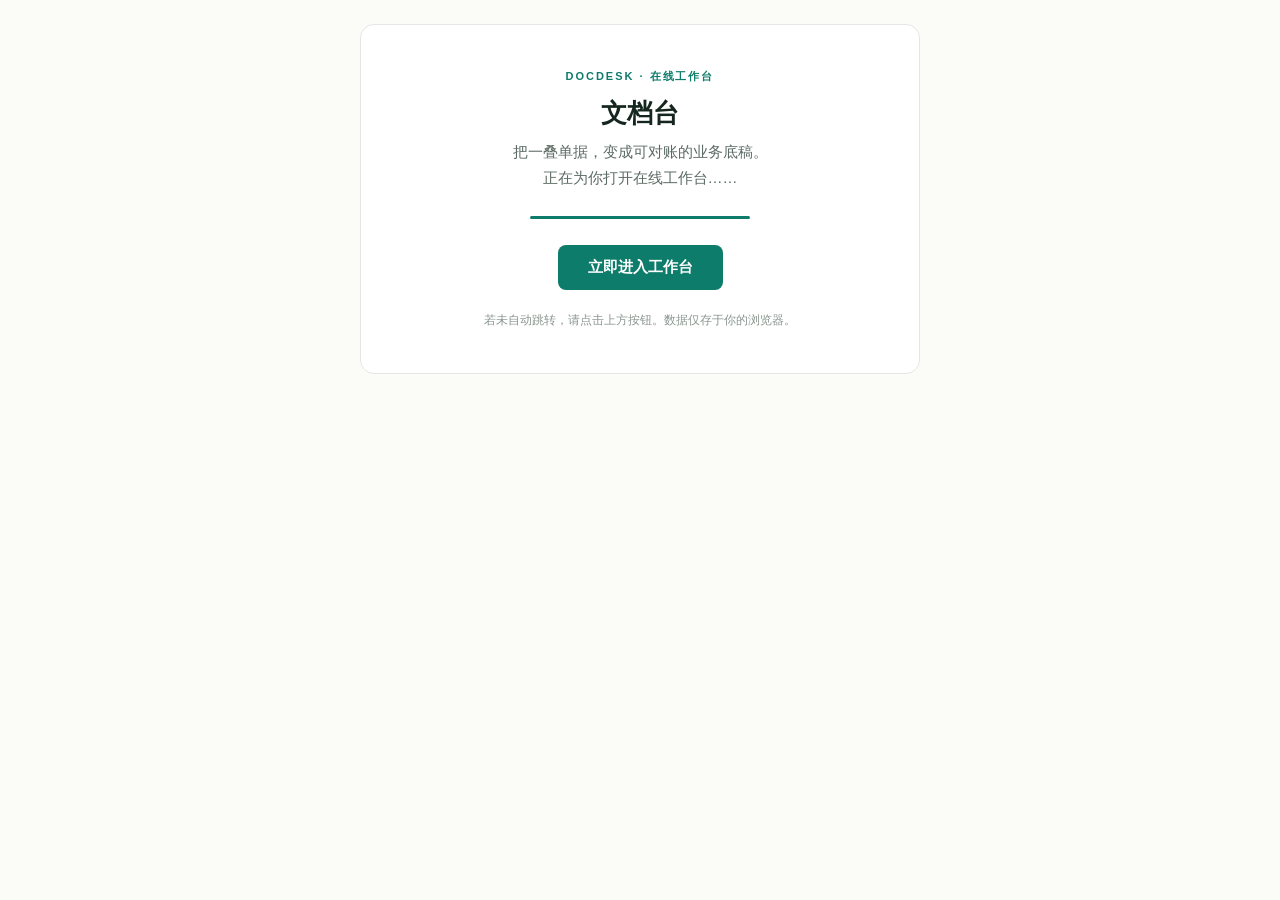
==== docs/index.html @ 74d8f8c1 "添加 GitHub Pages 门面页" ====
<!DOCTYPE html>
<html lang="zh-CN">
<head>
<meta charset="utf-8">
<meta name="viewport" content="width=device-width, initial-scale=1">
<title>文档台 DocDesk · 在线工作台</title>
<link rel="icon" href="https://raw.githubusercontent.com/RHH-herry/docdesk/main/static/brand/favicon.svg" type="image/svg+xml">
<style>
  :root { --brand:#0E7C6B; --dark:#0A574B; --soft:#E3F1ED; --ink:#15261F; }
  * { box-sizing:border-box; }
  html,body { margin:0; min-height:100%; }
  body {
    font-family:-apple-system,BlinkMacSystemFont,"Segoe UI","PingFang SC","Microsoft YaHei",sans-serif;
    color:var(--ink); background:#FBFBF8; display:flex; align-items:center; justify-content:center;
    padding:24px;
  }
  .card {
    width:min(560px,100%); background:#fff; border:1px solid #E4E8E5; border-radius:14px;
    padding:44px 40px; text-align:center;
  }
  .mark { width:64px; height:64px; margin:0 auto 20px; display:block; }
  .kicker { font-size:11px; letter-spacing:.18em; color:var(--brand); font-weight:700; text-transform:uppercase; }
  h1 { font-size:26px; margin:12px 0 8px; letter-spacing:-.01em; }
  p { color:#5C6B64; font-size:15px; line-height:1.7; margin:0 0 26px; }
  .btn {
    display:inline-block; background:var(--brand); color:#fff; text-decoration:none;
    font-size:15px; font-weight:600; padding:13px 30px; border-radius:8px;
  }
  .btn:hover { background:var(--dark); }
  .note { margin-top:22px; font-size:12px; color:#8A968F; }
  .bar { height:3px; background:var(--soft); border-radius:2px; overflow:hidden; margin:0 auto 26px; max-width:220px; }
  .bar i { display:block; height:100%; background:var(--brand); width:0; animation:fill 3.2s linear forwards; }
  @keyframes fill { to { width:100%; } }
</style>
</head>
<body>
  <main class="card">
    <img class="mark" src="https://raw.githubusercontent.com/RHH-herry/docdesk/main/static/brand/logo-mark.svg" alt="文档台标志" onerror="this.style.display='none'">
    <div class="kicker">DocDesk · 在线工作台</div>
    <h1>文档台</h1>
    <p>把一叠单据，变成可对账的业务底稿。<br>正在为你打开在线工作台……</p>
    <div class="bar"><i></i></div>
    <a class="btn" id="go" href="https://wbapp-unrp1e4dhhyyx844v58dzw.app.workbuddy.host/?sharecode=5MSJEPIRMD">立即进入工作台</a>
    <div class="note">若未自动跳转，请点击上方按钮。数据仅存于你的浏览器。</div>
  </main>
<script>
  // 门面页：3.2 秒后自动跳到 WorkBuddy 代管的工作台
  (function () {
    var url = document.getElementById("go").href;
    setTimeout(function () { window.location.replace(url); }, 3200);
  })();
</script>
</body>
</html>
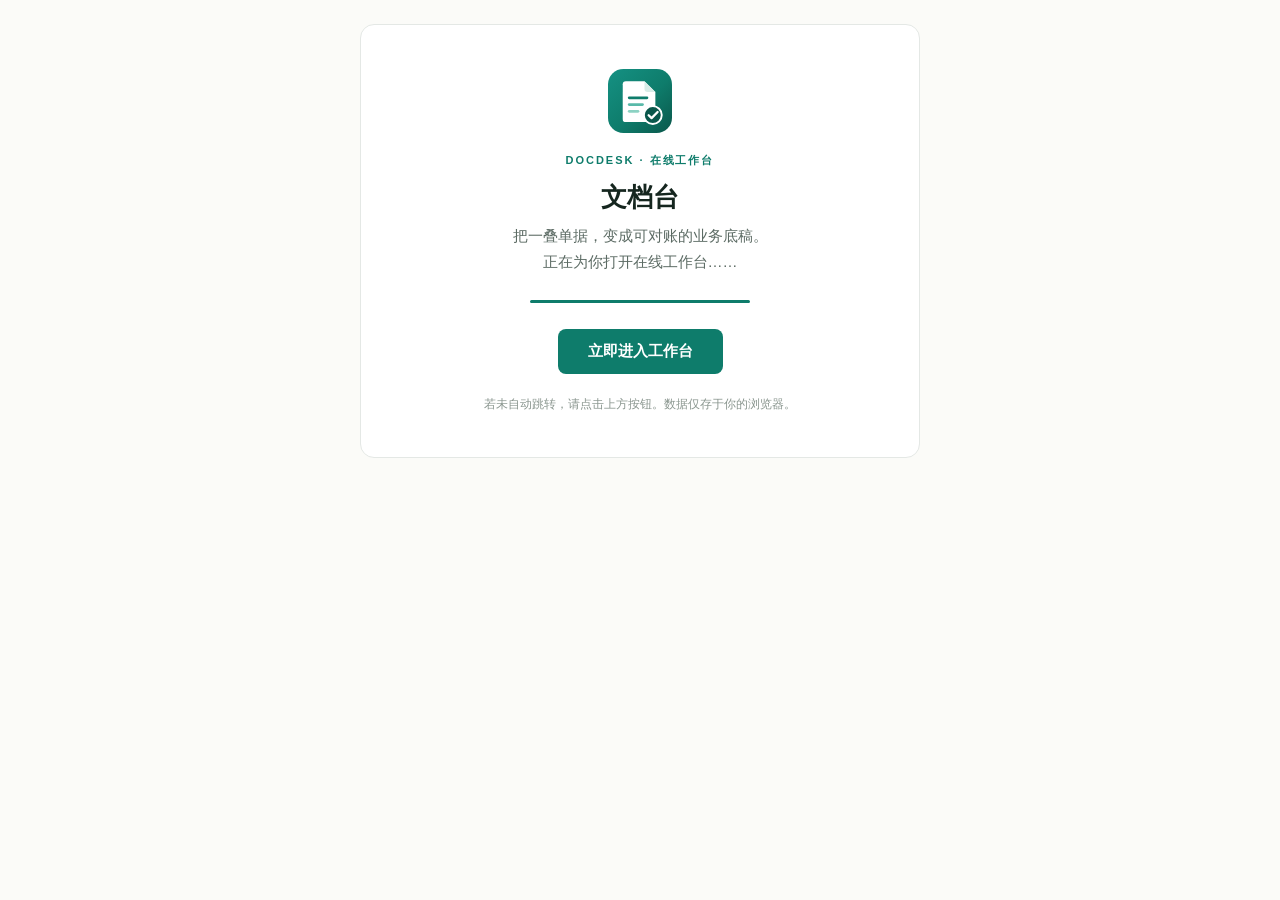
==== commit e52b9f55: "添加 GitHub Pages 门面页" ====
--- a/docs/index.html
+++ b/docs/index.html
@@ -4,7 +4,7 @@
 <meta charset="utf-8">
 <meta name="viewport" content="width=device-width, initial-scale=1">
 <title>文档台 DocDesk · 在线工作台</title>
-<link rel="icon" href="https://raw.githubusercontent.com/RHH-herry/docdesk/main/static/brand/favicon.svg" type="image/svg+xml">
+<link rel="icon" href="data:image/svg+xml,%3Csvg xmlns='http://www.w3.org/2000/svg' viewBox='0 0 100 100'%3E%3Crect width='100' height='100' rx='24' fill='%230E7C6B'/%3E%3Cpath d='M28 19h29l17 17v42H28z' fill='white'/%3E%3Cpath d='M31 43h32v4h-32zm0 10h25v4H31zm0 10h18v4H31z' fill='%230E7C6B'/%3E%3C/svg%3E" type="image/svg+xml">
 <style>
   :root { --brand:#0E7C6B; --dark:#0A574B; --soft:#E3F1ED; --ink:#15261F; }
   * { box-sizing:border-box; }
@@ -35,7 +35,19 @@
 </head>
 <body>
   <main class="card">
-    <img class="mark" src="https://raw.githubusercontent.com/RHH-herry/docdesk/main/static/brand/logo-mark.svg" alt="文档台标志" onerror="this.style.display='none'">
+    <svg class="mark" viewBox="0 0 100 100" role="img" aria-label="文档台标志">
+      <defs>
+        <linearGradient id="g" x1="0" y1="0" x2="1" y2="1"><stop offset="0" stop-color="#159183"/><stop offset=".55" stop-color="#0E7C6B"/><stop offset="1" stop-color="#0A574B"/></linearGradient>
+      </defs>
+      <rect width="100" height="100" rx="24" fill="url(#g)"/>
+      <path d="M28 19h29l17 17v42a5 5 0 0 1-5 5H28a5 5 0 0 1-5-5V24a5 5 0 0 1 5-5z" fill="#fff"/>
+      <path d="M57 19l17 17H62a5 5 0 0 1-5-5V19z" fill="#D8ECE7"/>
+      <rect x="31" y="43" width="32" height="4.2" rx="2.1" fill="#0E7C6B"/>
+      <rect x="31" y="53.5" width="25" height="4.2" rx="2.1" fill="#2FA893" opacity=".8"/>
+      <rect x="31" y="64" width="18" height="4.2" rx="2.1" fill="#65C3AF" opacity=".75"/>
+      <circle cx="70" cy="72" r="14" fill="#0A574B" stroke="#fff" stroke-width="3"/>
+      <path d="M63.5 72.2l4.6 4.6 9.4-9.6" fill="none" stroke="#fff" stroke-width="3.6" stroke-linecap="round" stroke-linejoin="round"/>
+    </svg>
     <div class="kicker">DocDesk · 在线工作台</div>
     <h1>文档台</h1>
     <p>把一叠单据，变成可对账的业务底稿。<br>正在为你打开在线工作台……</p>
